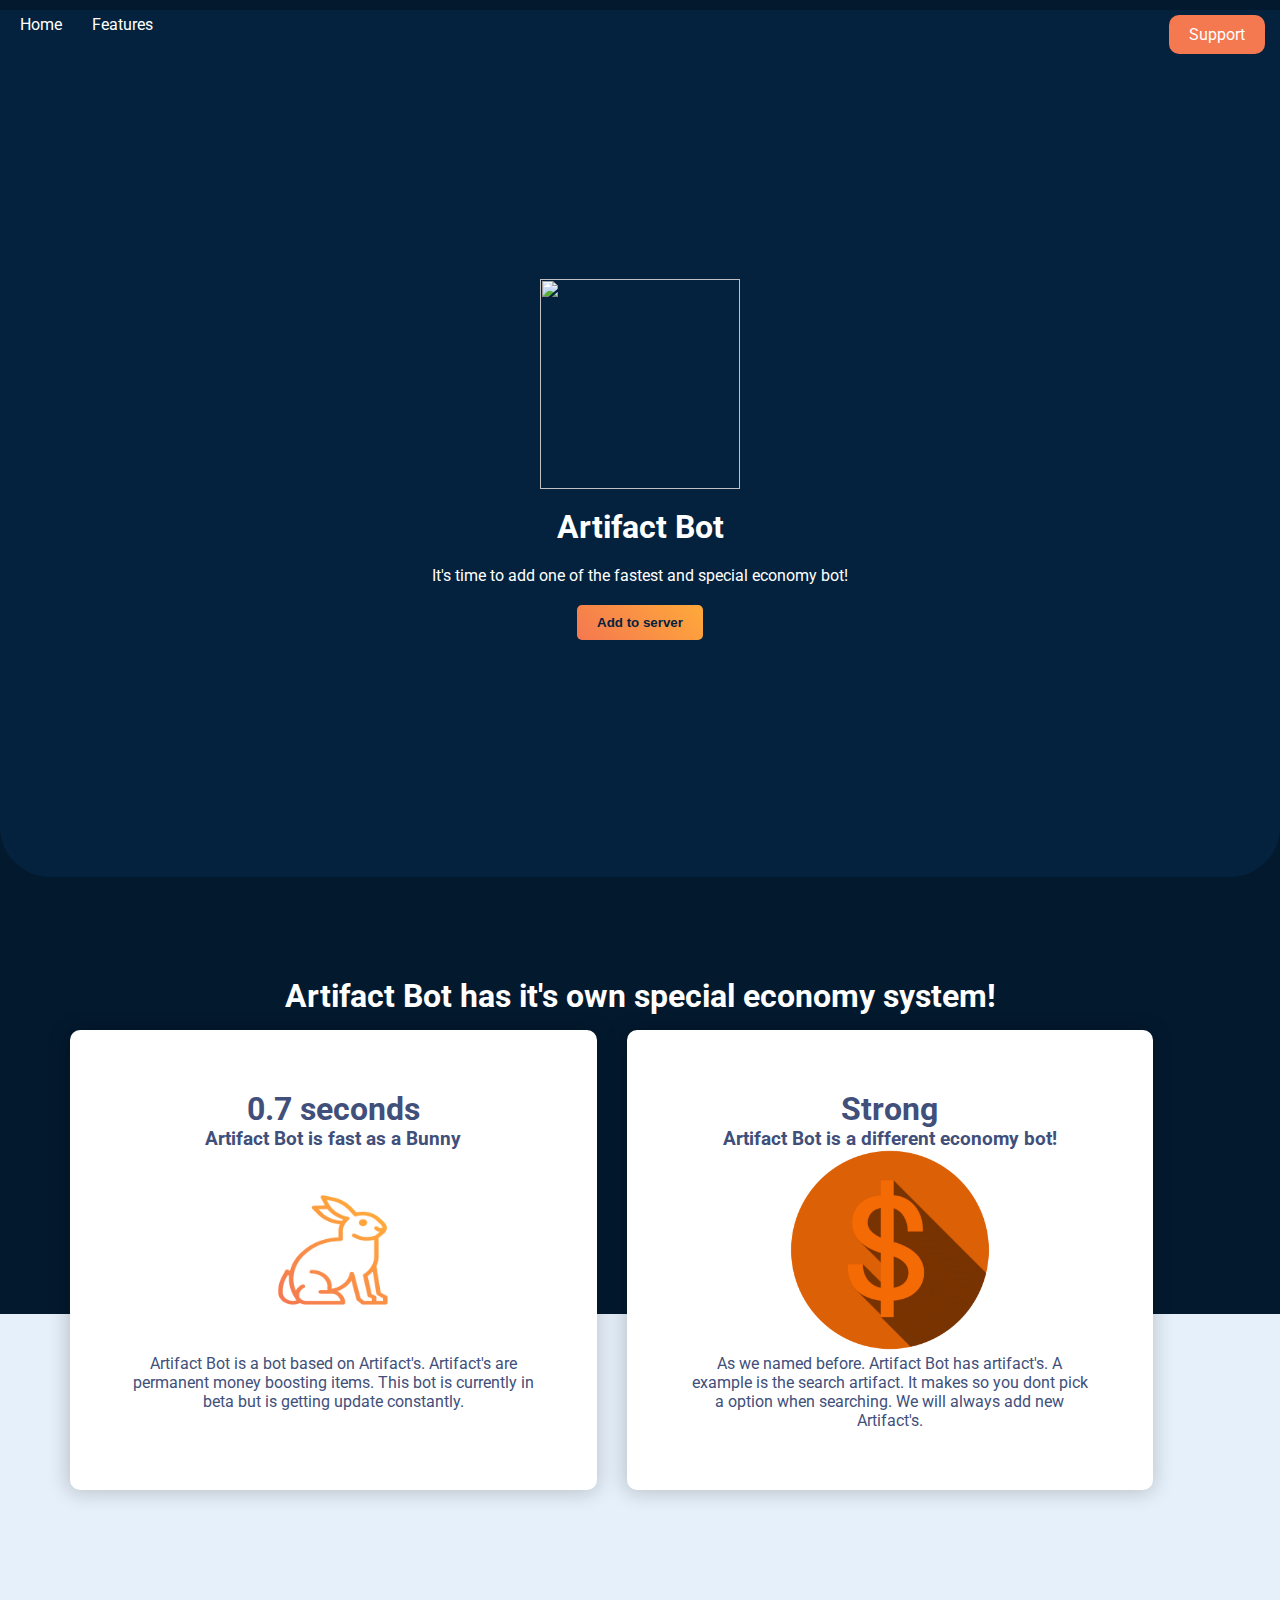
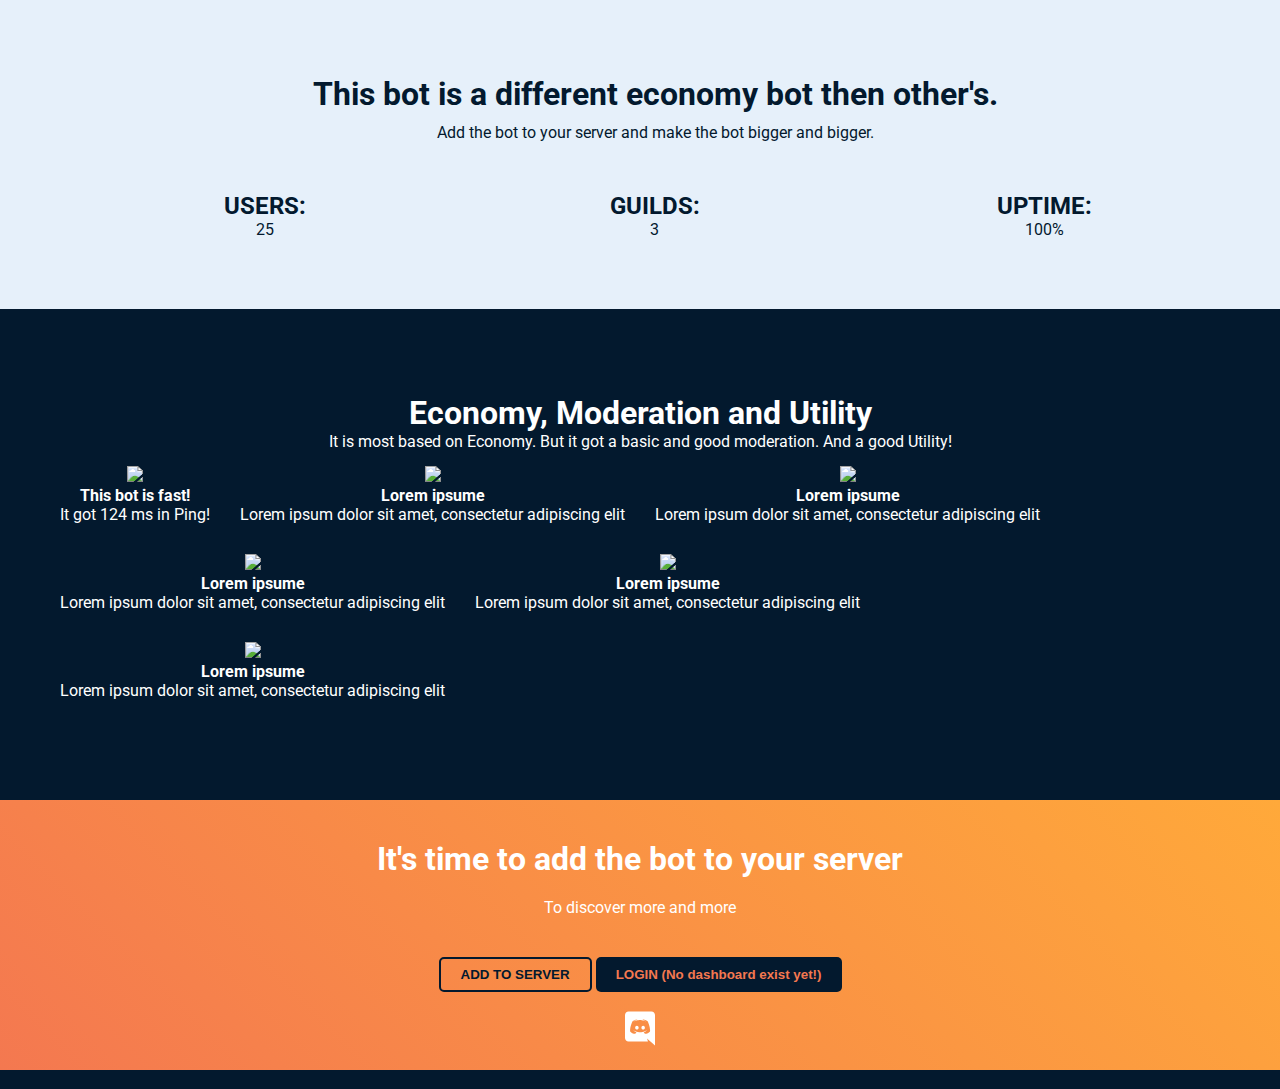
==== index.html @ 7d8ea638 "Added the better one" ====
<!DOCTYPE html>
<html lang="en">
  <head>
    <meta charset="utf-8">
    <meta http-equiv="X-UA-Compatible" content="IE=edge">
    <meta name="viewport" content="width=device-width, initial-scale=1">
    
    <meta property="og:type" content="website">
    <meta property="og:title" content="Artifact bot" />
    <meta property="og:description" content="The special economy bot" />
    <meta property="og:url" content="https://toothsome-ruby-vacation.glitch.me/" />
    <meta property="og:image" content="https://cdn.discordapp.com/avatars/775292015947677716/cbb2fa4d8700e4548b7b98980fb50b5c.webp?size=512" />

    <title>Aritfact bot - Discord</title>
    
    <link rel="stylesheet" href="css/style.css">
    <link rel="stylesheet" href="https://cdnjs.cloudflare.com/ajax/libs/font-awesome/4.7.0/css/font-awesome.min.css">
    
  </head>  
  <body>
      <ul class="navbar">
        <li class="nav-item"><a href="/" >Home</a></li>
        <li class="nav-item"><a href="#feutures" >Features</a></li>
        <li class="nav-item"><a href="https://discord.gg/QaYP7qNss8" >Support</a></li>
<!--        <li class="nav-item"><a href="#" >Login</a></li> -->
      </ul>
    
    <header class="hero-section">
      
      <img src="https://cdn.discordapp.com/avatars/775292015947677716/cbb2fa4d8700e4548b7b98980fb50b5c.webp?size=512" width="200" height="210" />
      <h1 class="hero-title">Artifact Bot</h1>
    
      <p class="hero-description">
        It's time to add one of the fastest and special economy bot!
      </p>
      <button class="hero-btn">
        Add to server
      </button>
    </header>
    
    <div class="time-load-section">
      <div class="container">
        <h1>
          Artifact Bot has it's own special economy system!
      </h1>
      <p>

      </p>
        
      <div class="row">
      <div class="card">
        <h1 class="card-timing">
          0.7 seconds
        </h1>
        <h3 class="card-title">
          Artifact Bot is fast as a Bunny
        </h3>
        <img class="card-image" src="src/img/rabbit.png" width="200">
        <p class="card-description">
          Artifact Bot is a bot based on Artifact's. Artifact's are permanent money boosting items. This bot is currently in beta but is getting update constantly.
        </p>
      </div>
        
      <div class="card">
        <h1 class="card-timing">
          Strong
        </h1>
        <h3 class="card-title">
          Artifact Bot is a different economy bot!
        </h3>
        <img class="card-image" src="src/img/money.png" width="200">
        <p class="card-description">
          As we named before. Artifact Bot has artifact's. A example is the search artifact. It makes so you dont pick a option when searching. We will always add new Artifact's.
        </p>
      </div>
        </div>
      </div>
    </div>
    
    <div class="statics-section">
      <div class="container">

      <h1 class="statics-title">
        This bot is a different economy bot then other's.
      </h1>
        <p class="statics-description">
          Add the bot to your server and make the bot bigger and bigger.
        </p>
      <div class="row">
        
      <div class="statics-rows">
        <h2>
          USERS:
        </h2>
        25
      </div>
      <div class="statics-rows">
        <h2>
        GUILDS:
        </h2>
        3
      </div>
      <div class="statics-rows">
        <h2>
        UPTIME:
        </h2>
        100%
      </div>
      </div>
      </div>
    </div>
    
    <div id="feutures" class="feutures-section">
      <h1 class="feutures-title">
        Economy, Moderation and Utility
      </h1>
      <p class="feutures-desciption">
        It is most based on Economy. But it got a basic and good moderation. And a good Utility!
      </p>
      <div class="row">
        <div class="feutures-card">
          <img src="/ArtifactBotWebsite/src/img/rabbit.png" class="card-image" width="200">
          <h4 class="card-title">
            This bot is fast!
          </h4>
          <p class="card-description">
            It got 124 ms in Ping!
          </p>
        </div>
        <div class="feutures-card">
          <img src="/ArtifactBotWebsite/src/img/rabbit.png" class="card-image" width="200">
          <h4 class="card-title">
            Lorem ipsume
          </h4>
          <p class="card-description">
            Lorem ipsum dolor sit amet, consectetur adipiscing elit
          </p>
        </div>
        <div class="feutures-card">
          <img src="/ArtifactBotWebsite/src/img/rabbit.png" class="card-image" width="200">
          <h4 class="card-title">
            Lorem ipsume
          </h4>
          <p class="card-description">
            Lorem ipsum dolor sit amet, consectetur adipiscing elit
          </p>
        </div>
                <div class="feutures-card">
          <img src="/ArtifactBotWebsite/src/img/rabbit.png" class="card-image" width="200">
          <h4 class="card-title">
            Lorem ipsume
          </h4>
          <p class="card-description">
            Lorem ipsum dolor sit amet, consectetur adipiscing elit
          </p>
        </div>
                <div class="feutures-card">
          <img src="/ArtifactBotWebsite/src/img/rabbit.png" class="card-image" width="200">
          <h4 class="card-title">
            Lorem ipsume
          </h4>
          <p class="card-description">
            Lorem ipsum dolor sit amet, consectetur adipiscing elit
          </p>
        </div>
                <div class="feutures-card">
          <img src="/ArtifactBotWebsite/src/img/rabbit.png" class="card-image" width="200">
          <h4 class="card-title">
            Lorem ipsume
          </h4>
          <p class="card-description">
            Lorem ipsum dolor sit amet, consectetur adipiscing elit
          </p>
        </div>
      </div>
    </div>
    
    
    <div class="s-m-section">
    <h1 class="s-m-title">
      It's time to add the bot to your server
      </h1>
      <p class="s-m-descritpion">
        To discover more and more

      </p>
        <button class="s-m-btn">
          ADD TO SERVER
        </button>
        <button class="s-m-btn-2">
          LOGIN (No dashboard exist yet!)
        </button>
        <br><br>
        <a href="https://discord.gg/QaYP7qNss8" class="s-m-link discord"><svg width="30" height="35" viewbox="0 0 30 35" fill="none" xmlns="http://www.w3.org/2000/svg"><path fill-rule="evenodd" clip-rule="evenodd" d="M3.51429 0.416748H26.4857C28.4229 0.416748 30 1.98841 30 3.93591V34.5834L26.3143 31.3376L24.24 29.4242L22.0457 27.3913L22.9543 30.5517H3.51429C1.57714 30.5517 0 28.9801 0 27.0326V3.93591C0 1.98841 1.57714 0.416748 3.51429 0.416748ZM18.7371 21.3438C19.2514 21.993 19.8686 22.7276 19.8686 22.7276C23.6571 22.608 25.1143 20.1309 25.1143 20.1309C25.1143 14.6301 22.6457 10.1713 22.6457 10.1713C20.1771 8.32633 17.8286 8.37758 17.8286 8.37758L17.5886 8.65091C20.5029 9.53925 21.8571 10.8205 21.8571 10.8205C20.0743 9.84675 18.3257 9.36841 16.6971 9.1805C15.4629 9.04383 14.28 9.078 13.2343 9.21466C13.1445 9.21466 13.0678 9.22768 12.9813 9.24236C12.9687 9.24449 12.9559 9.24666 12.9429 9.24883C12.3429 9.30008 10.8857 9.52216 9.05143 10.3251C8.41714 10.6155 8.04 10.8205 8.04 10.8205C8.04 10.8205 9.46286 9.47091 12.5486 8.58258L12.3771 8.37758C12.3771 8.37758 10.0286 8.32633 7.56 10.1713C7.56 10.1713 5.09143 14.6301 5.09143 20.1309C5.09143 20.1309 6.53143 22.608 10.32 22.7276C10.32 22.7276 10.9543 21.9588 11.4686 21.3097C9.29143 20.6605 8.46857 19.2938 8.46857 19.2938C8.46857 19.2938 8.64 19.4134 8.94857 19.5842C8.96571 19.6013 8.98286 19.6184 9.01714 19.6355C9.04286 19.6526 9.06857 19.6654 9.09429 19.6782C9.12 19.691 9.14571 19.7038 9.17143 19.7209C9.6 19.9601 10.0286 20.148 10.4229 20.3017C11.1257 20.5751 11.9657 20.8484 12.9429 21.0363C14.2286 21.2755 15.7371 21.3609 17.3829 21.0534C18.1886 20.9167 19.0114 20.6776 19.8686 20.3188C20.4686 20.0967 21.1371 19.7722 21.84 19.3109C21.84 19.3109 20.9829 20.7117 18.7371 21.3438ZM10.1487 16.6458C10.1487 15.6037 10.9201 14.7495 11.8973 14.7495C12.8744 14.7495 13.663 15.6037 13.6458 16.6458C13.6458 17.6878 12.8744 18.542 11.8973 18.542C10.9373 18.542 10.1487 17.6878 10.1487 16.6458ZM16.4058 16.6458C16.4058 15.6037 17.1773 14.7495 18.1544 14.7495C19.1315 14.7495 19.903 15.6037 19.903 16.6458C19.903 17.6878 19.1315 18.542 18.1544 18.542C17.1944 18.542 16.4058 17.6878 16.4058 16.6458Z" fill="white"></path></svg></a>
    </div>
    <br>
  </body>
</html>
---- css/style.css ----
@import url('https://fonts.googleapis.com/css2?family=Roboto:wght@300;400;900&display=swap');

* {
  margin: 0;
  padding: 0;
  outline: 0;
}

*, ::after, ::before {
    box-sizing: border-box;
}

html {
  scroll-behavior: smooth;
}

body {
  background: #03192E;
  color: #FFF;
  font-family: 'Roboto', sans-serif;
  text-align: center;
}

button {
  color: #04223e;
  border: 0;
  font-weight: 600;
  cursor: pointer;
  padding: 10px 20px;
  border-radius: 5px;
}

a {
  text-decoration: none;
  color: #FFF;
  padding: 5px;
}

a:hover, button:hover {
  opacity: .7;
}

.navbar {
  list-style-type: none;
  padding: 5px;
}

.navbar .nav-item:not(:last-child) {
  float: left;
  padding: 10px;
}


.navbar .nav-item:last-child {
  float: right;
  padding: 10px 15px;
  margin: 10px;
  background-color: #F47850;
  border-radius: 10px;
}

.hero-section {
  background-color: #04223E;
  background-image: url("/img/header-bg.png");
  background-repeat: no-repeat;
  background-size: cover;
  padding: 16.8em 0 14.8em 0;
  border-radius: 0 0 50px 50px;

}

.hero-title {
  margin: 15px;
}

.hero-description {
  margin: 20px;
}

.hero-btn {
  background: linear-gradient(45deg, #F47850, #FFA93A);
}

.s-m-section {
  background: linear-gradient(45deg, #F47850, #FFA93A);
  padding: 20px;
}


.s-m-title {
  margin: 20px;
}

.s-m-descritpion {
  margin: 0 0 40px 0;
}

.s-m-btn {
  border: 2px solid #03192e;
  color: #03192e;
  padding: 8px 20px;
  background: 0;
}

.s-m-btn-2 {
  background-color: #03192e;
  color: #F47850;
}

.time-load-section {
  background: linear-gradient(0deg, #E6F0FA 40%, #03192E 40%);
  padding: 100px 0;
}

.card {
  padding: 60px;
  border-radius: 10px;
  background: #FFF;
  color: #414f7b;
  margin: 15px;
  box-shadow: -1px 1px 20px 2px #00000030;
}

.statics-section {
  background-color: #E6F0FA;
  color: #03192E;
  padding: 70px;
}

.statics-description {
  margin: 10px 0 50px 0;
}

.statics-rows {
  flex: 33.33%;
}

.feutures-section {
  padding: 85px 60px;
  background-image: url("/img/wave.png");
  background-repeat: no-repeat;
  background-position-x: right;
  background-position-y: bottom;
}

.feutures-card {
  padding: 15px;
}

.row {
  display: -ms-flexbox;
  display: flex;
  -ms-flex-wrap: wrap;
  flex-wrap: wrap;
  margin-right: -15px;
  margin-left: -15px;
}

.container {
  padding: 0 15px;
  margin: 0 auto;
}

@media (min-width: 768px) {
  .container {
    width: 750px;
  }
}

@media (min-width: 992px) {
  .container {
    width: 970px;
  }
}

@media (min-width: 1200px) {
  .container {
    width: 1170px;
  }

}

@media (min-width: 576px) {
  .card {
    -ms-flex: 0 0 100%;
    flex: 0 0 100%;
    max-width: 100%;
  }
  .statics-rows {
    flex: 100%;
    -ms-flex: 0 0 100%;
    max-width: 100%;
  }
}

@media (min-width: 768px) {
  .card {
    -ms-flex: 0 0 45%;
    flex: 0 0 45%;
    max-width: 45%;
  }
  .statics-rows {
    flex: 33.33%;
    max-width: 33.33%;
    flex: 0 0 33.33%;
  }
}

@media (min-width: 992px) {
  .card {
    -ms-flex: 0 0 45%;
     flex: 0 0 45%; 
     max-width: 45%;
  }
  .statics-rows {
    flex: 33.33%;
    max-width: 33.33%;
    flex: 0 0 33.33%;
  }
}
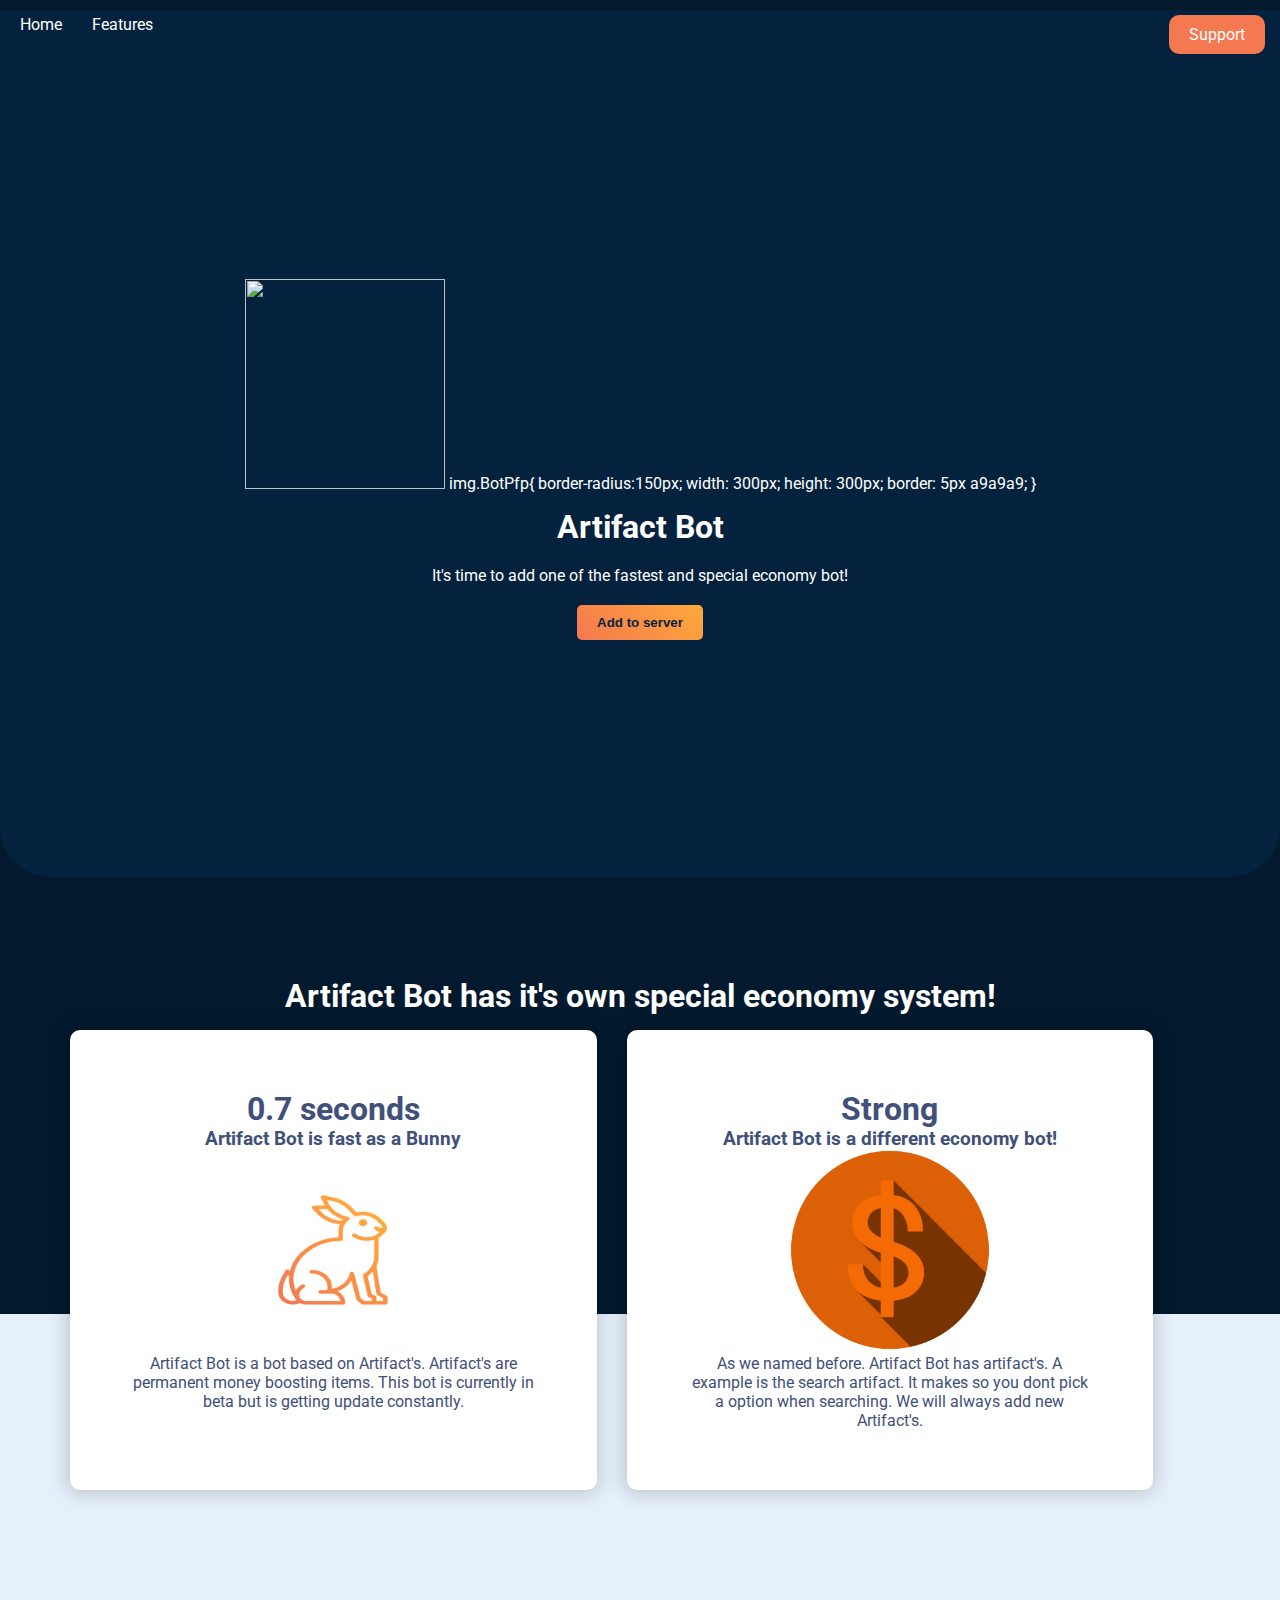
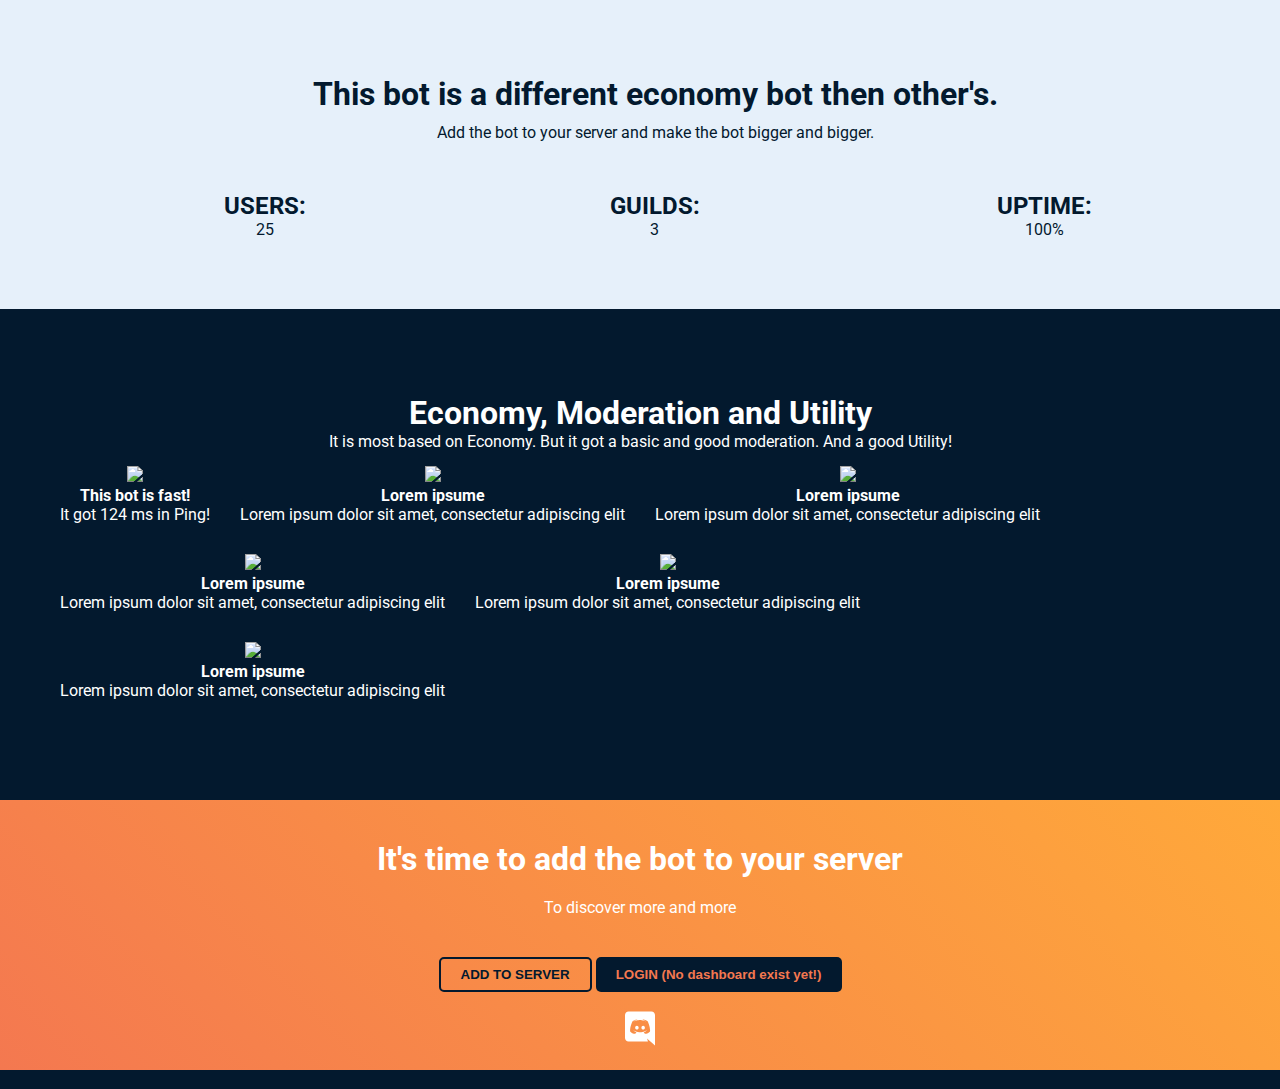
==== commit 4980361b: "Update index.html" ====
--- a/index.html
+++ b/index.html
@@ -27,7 +27,15 @@
     
     <header class="hero-section">
       
-      <img src="https://cdn.discordapp.com/avatars/775292015947677716/cbb2fa4d8700e4548b7b98980fb50b5c.webp?size=512" width="200" height="210" />
+      <img class="BotPfp" src="https://cdn.discordapp.com/avatars/775292015947677716/cbb2fa4d8700e4548b7b98980fb50b5c.webp?size=512" width="200" height="210" />
+      <styke>
+        img.BotPfp{
+        border-radius:150px;
+        width: 300px;
+        height: 300px;
+        border: 5px a9a9a9;
+        }
+      </style>
       <h1 class="hero-title">Artifact Bot</h1>
     
       <p class="hero-description">
--- a/css/style.css
+++ b/css/style.css
@@ -61,7 +61,7 @@
 
 .hero-section {
   background-color: #04223E;
-  background-image: url("/img/header-bg.png");
+  background-image: url("/ArtifactBotWebsite/src/img/header-bg.png");
   background-repeat: no-repeat;
   background-size: cover;
   padding: 16.8em 0 14.8em 0;
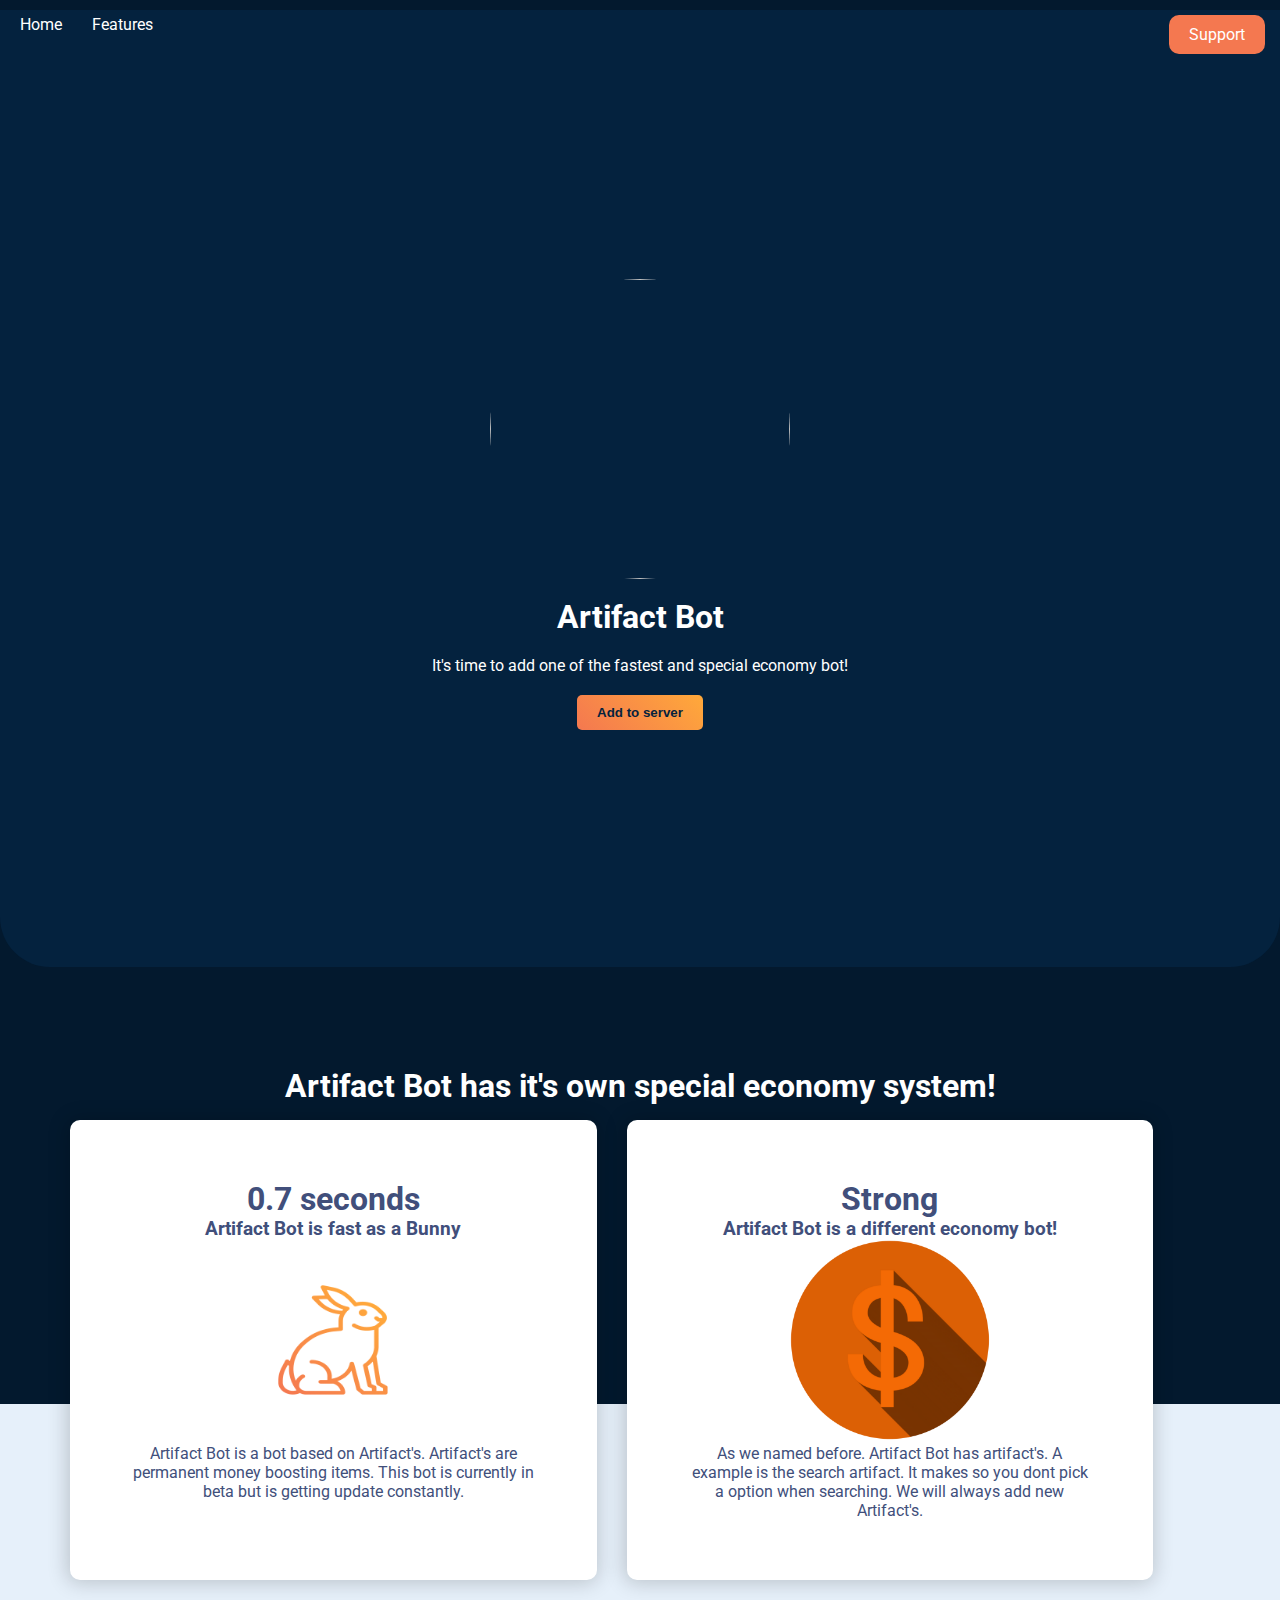
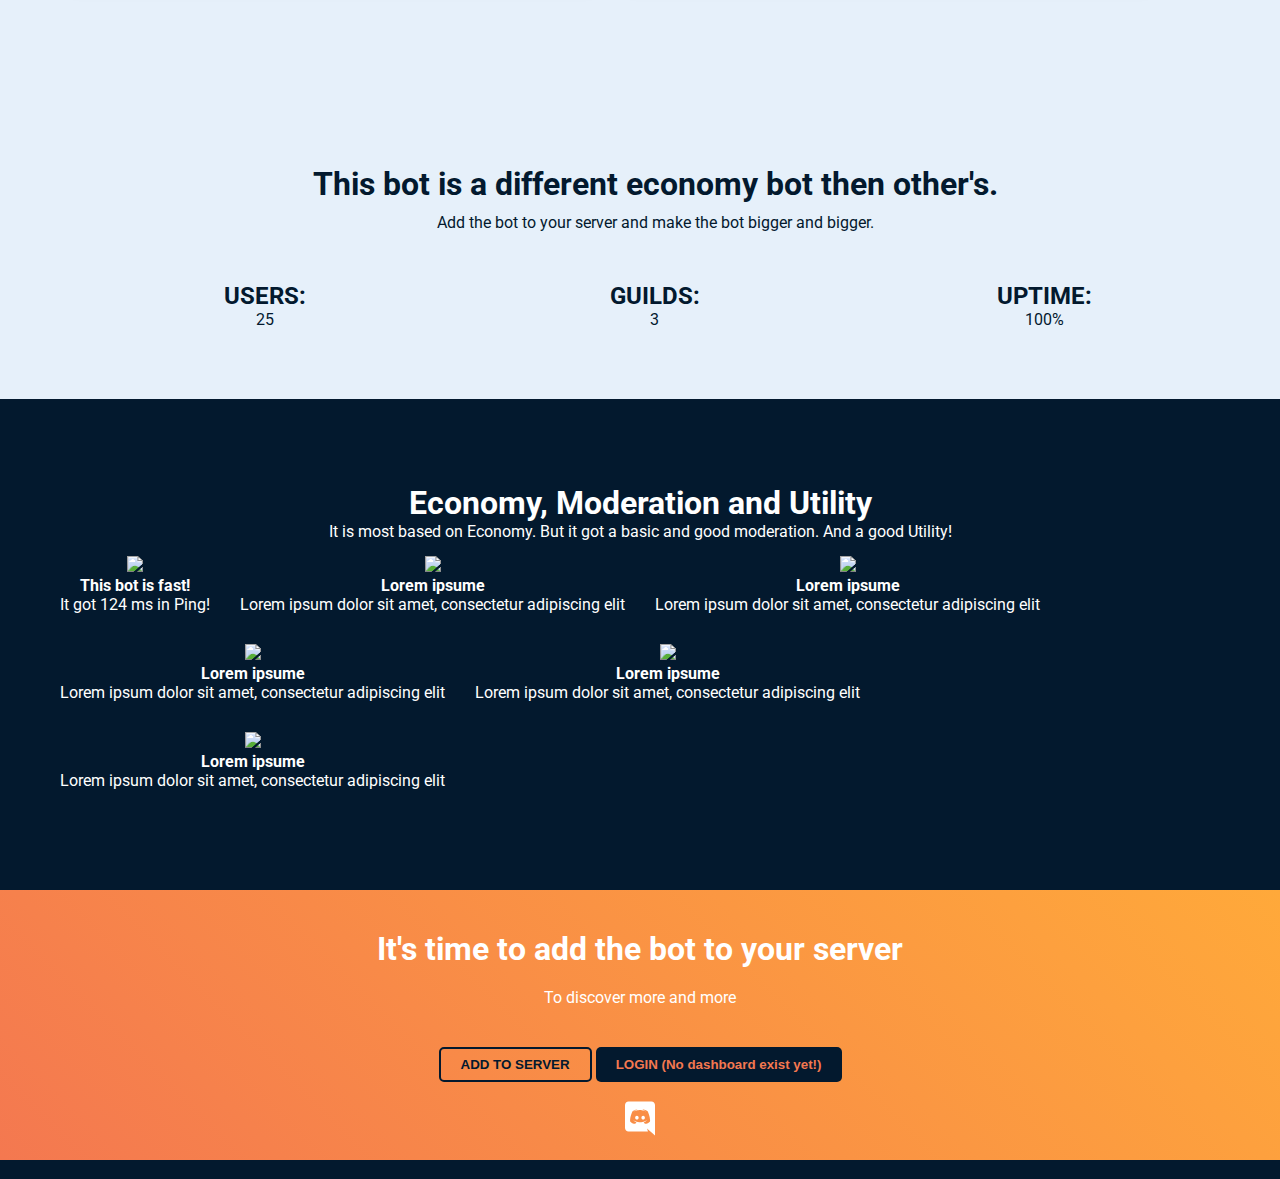
==== commit a938c074: "Update index.html" ====
--- a/index.html
+++ b/index.html
@@ -28,7 +28,7 @@
     <header class="hero-section">
       
       <img class="BotPfp" src="https://cdn.discordapp.com/avatars/775292015947677716/cbb2fa4d8700e4548b7b98980fb50b5c.webp?size=512" width="200" height="210" />
-      <styke>
+      <style>
         img.BotPfp{
         border-radius:150px;
         width: 300px;
